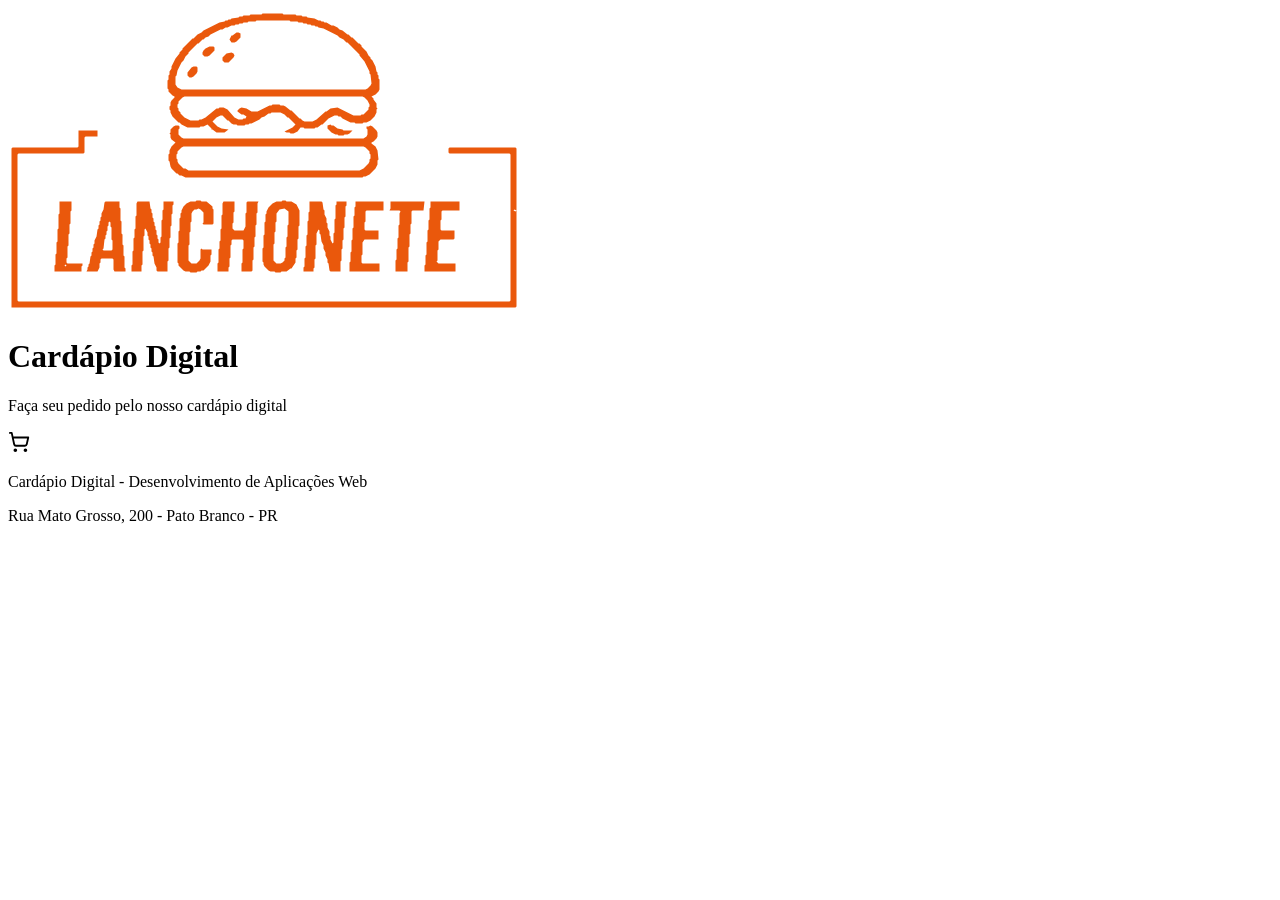
==== cardapio-html/index.html @ 7223f15e "Header do Cardapio" ====
<!DOCTYPE html>

<html lang="pt-br">

<head>
    <meta charset="UTF-8">
    <meta name="viewport" content="width=device-width, initial-scale=1.0">
    <title>Cardápio Digital</title>
</head>

<body>

<header>
    <div>
        <img src="./assets/img/logo_lanchonete.svg" alt="Logo">
        <div>
            <h1>Cardápio Digital</h1>
            <p> Faça seu pedido pelo nosso cardápio digital </p>
        </div>
    </div>

    <div>
        <img src="./assets/img/cart.svg" alt="Carrinho">
    </div>
</header>

<nav>
<!-- Colocar as opções de navegação aqui -->
</nav>

<main>
    <!-- Colocar o conteúdo principal aqui (cards de produtos)-->
</main>

<footer>
    <p>Cardápio Digital - Desenvolvimento de Aplicações Web</p>
    <p>Rua Mato Grosso, 200 - Pato Branco - PR</p>
</footer>

</body>

</html>
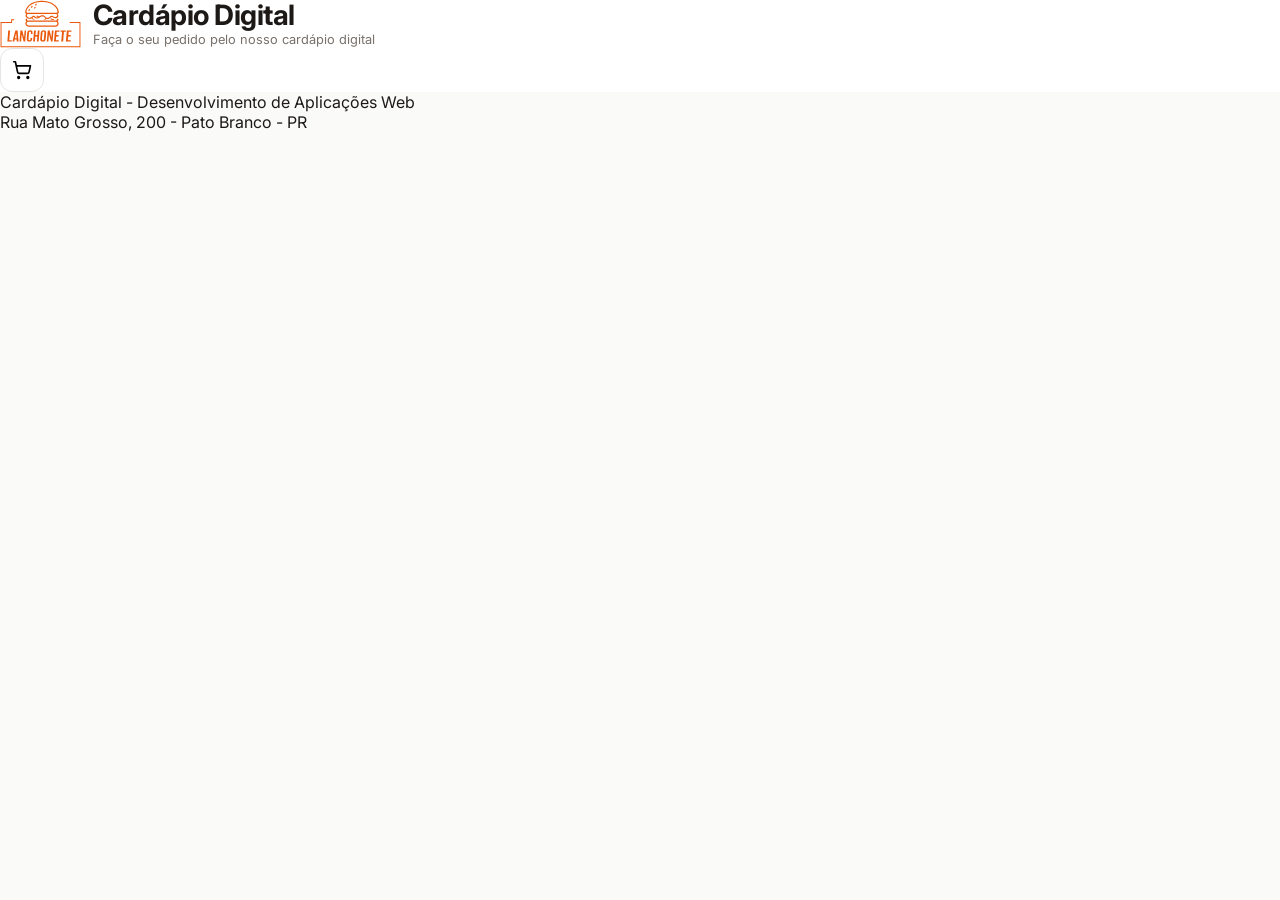
==== commit 8985ef75: "css add" ====
--- a/cardapio-html/index.html
+++ b/cardapio-html/index.html
@@ -1,42 +1,44 @@
 <!DOCTYPE html>
-
-<html lang="pt-br">
-
+<html lang="pt-BR">
 <head>
     <meta charset="UTF-8">
     <meta name="viewport" content="width=device-width, initial-scale=1.0">
+
     <title>Cardápio Digital</title>
+    
+    <link rel="preconnect" href="https://fonts.googleapis.com">
+    <link rel="preconnect" href="https://fonts.gstatic.com" crossorigin>
+    <link href="https://fonts.googleapis.com/css2?family=Inter:ital,opsz,wght@0,14..32,100..900;1,14..32,100..900&family=Karla:ital,wght@0,200..800;1,200..800&family=Quicksand:wght@300..700&family=Work+Sans:ital,wght@0,100..900;1,100..900&display=swap" rel="stylesheet">
+    <link rel="stylesheet" href="./assets/css/estilo.css">
 </head>
 
 <body>
+    <header>
+        <div class="brand">
+            <img src="./assets/img/logo_lanchonete.svg" alt="Logo">
+            <div>
+                <h1>Cardápio Digital</h1>
+                <p>Faça o seu pedido pelo nosso cardápio digital</p>
+            </div>
+        </div>
 
-<header>
-    <div>
-        <img src="./assets/img/logo_lanchonete.svg" alt="Logo">
-        <div>
-            <h1>Cardápio Digital</h1>
-            <p> Faça seu pedido pelo nosso cardápio digital </p>
+        <div class="cart-button">
+            <img src="./assets/img/cart.svg" alt="Carrinho">
         </div>
-    </div>
+    </header>
 
-    <div>
-        <img src="./assets/img/cart.svg" alt="Carrinho">
-    </div>
-</header>
+    <nav>
+    <!--Colocar as opções de navegação aqui-->
+    </nav>
 
-<nav>
-<!-- Colocar as opções de navegação aqui -->
-</nav>
+    <main>
+        <!--Colocar o conteúdo principal aqui  (cards de produtos)-->
+    </main>
 
-<main>
-    <!-- Colocar o conteúdo principal aqui (cards de produtos)-->
-</main>
-
-<footer>
-    <p>Cardápio Digital - Desenvolvimento de Aplicações Web</p>
-    <p>Rua Mato Grosso, 200 - Pato Branco - PR</p>
-</footer>
+    <footer>
+     <p>Cardápio Digital - Desenvolvimento de Aplicações Web</p>
+     <p>Rua Mato Grosso, 200 - Pato Branco - PR</p>
+    </footer>
 
 </body>
-
 </html>
--- a/cardapio-html/assets/css/estilo.css
+++ b/cardapio-html/assets/css/estilo.css
@@ -0,0 +1,71 @@
+:root{
+    --text:#1c1917;
+    --bg:green;
+}
+header {
+    color: var(--text);
+}
+p {
+    color: var(--text);
+}
+
+
+/******
+    GERENERICS
+******/
+*{
+    margin:0;
+    padding:0;  
+    box-sizing:border-box;
+}
+body{
+    font-family: "Inter", sans-serif;
+    min-height: 100vh;
+    color: var(--text);
+    background-color:#fafaf9 
+}
+/******
+   CABEÇALHO
+******/
+header{
+    background-color: #fff;
+}
+header .brand{
+    display: flex;
+    align-items: center;
+    gap: 0.75rem;
+}
+
+header .brand img{
+    height: 3rem;
+
+}
+
+header .brand h1{
+    font-size: 1.75rem;
+    font-weight: 700;
+    line-height: 1.05;
+    letter-spacing: -0.5px;
+}
+
+header .brand p{
+    margin-top: 2px;
+    font-size: 0.8rem;
+    color: #78716c;
+}
+
+header .cart-button{
+    display: flex;
+    border: 1px solid #e7e5e4;
+    width: 2.75rem;
+    height: 2.75rem;
+    align-items: center;
+    justify-content: center;
+    border-radius: 0.75rem;
+}
+
+header .cart-button img{
+    width: 1.25rem;
+    height: 1.25rem;
+
+}
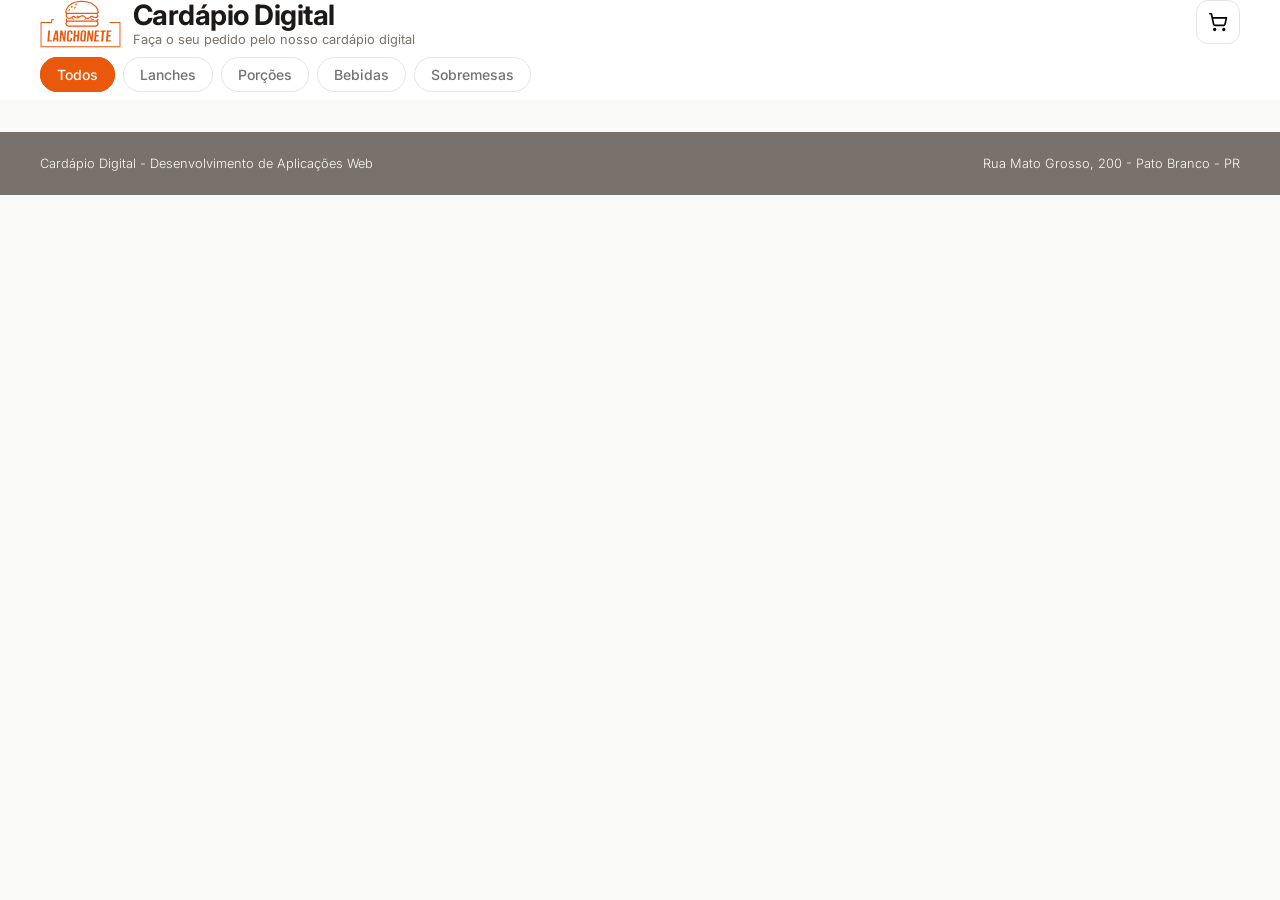
==== commit b3af2470: "novos menus" ====
--- a/cardapio-html/index.html
+++ b/cardapio-html/index.html
@@ -1,34 +1,46 @@
 <!DOCTYPE html>
 <html lang="pt-BR">
+
 <head>
     <meta charset="UTF-8">
     <meta name="viewport" content="width=device-width, initial-scale=1.0">
-
     <title>Cardápio Digital</title>
-    
-    <link rel="preconnect" href="https://fonts.googleapis.com">
-    <link rel="preconnect" href="https://fonts.gstatic.com" crossorigin>
-    <link href="https://fonts.googleapis.com/css2?family=Inter:ital,opsz,wght@0,14..32,100..900;1,14..32,100..900&family=Karla:ital,wght@0,200..800;1,200..800&family=Quicksand:wght@300..700&family=Work+Sans:ital,wght@0,100..900;1,100..900&display=swap" rel="stylesheet">
-    <link rel="stylesheet" href="./assets/css/estilo.css">
+     <link rel="preconnect" href="https://fonts.googleapis.com">
+     <link rel="preconnect" href="https://fonts.gstatic.com" crossorigin>
+     <link href="https://fonts.googleapis.com/css2?family=Inter:ital,opsz,wght@0,14..32,100..900;1,14..32,100..900&family=Karla:ital,wght@0,200..800;1,200..800&family=Quicksand:wght@300..700&family=Work+Sans:ital,wght@0,100..900;1,100..900&display=swap" rel="stylesheet">
+      <link rel="stylesheet" href="./assets/css/estilo.css">
 </head>
 
 <body>
-    <header>
-        <div class="brand">
-            <img src="./assets/img/logo_lanchonete.svg" alt="Logo">
-            <div>
-                <h1>Cardápio Digital</h1>
-                <p>Faça o seu pedido pelo nosso cardápio digital</p>
+
+<header>
+        <div class="container">
+            <div class="brand">
+                <img src="./assets/img/logo_lanchonete.svg" alt="Logo">
+                <div>
+                    <h1>Cardápio Digital</h1>
+                    <p>Faça o seu pedido pelo nosso cardápio digital</p>
+                </div>
+            </div>
+            <div class="cart-button">
+                <img src="./assets/img/cart.svg" alt="Carrinho">
             </div>
         </div>
+</header>
 
-        <div class="cart-button">
-            <img src="./assets/img/cart.svg" alt="Carrinho">
-        </div>
+
+<body>
+    <header>
     </header>
 
     <nav>
-    <!--Colocar as opções de navegação aqui-->
+        <ul class="container">
+            <li><a href="#" class="active">Todos</a></li>
+            <li><a href="#Lanches">Lanches</a></li>
+            <li><a href="#Porções">Porções</a></li>
+            <li><a href="#Bebidas">Bebidas</a></li>
+            <li><a href="#Sobremesas">Sobremesas</a></li>
+        </ul>
     </nav>
 
     <main>
@@ -36,9 +48,12 @@
     </main>
 
     <footer>
-     <p>Cardápio Digital - Desenvolvimento de Aplicações Web</p>
-     <p>Rua Mato Grosso, 200 - Pato Branco - PR</p>
+        <div class="container">
+            <p>Cardápio Digital - Desenvolvimento de Aplicações Web</p>
+            <p>Rua Mato Grosso, 200 - Pato Branco - PR</p>
+     </div> 
     </footer>
 
 </body>
+
 </html>
--- a/cardapio-html/assets/css/estilo.css
+++ b/cardapio-html/assets/css/estilo.css
@@ -1,60 +1,69 @@
-:root{
-    --text:#1c1917;
-    --bg:green;
-}
-header {
-    color: var(--text);
-}
-p {
-    color: var(--text);
+:root {
+    --text: #1c1917;
+    --text-muted: #78716c;
+
+    --bg: #fafaf9;
+    --primary: #ea580c;
 }
 
+/**
+* GENERICS
+***/
+* {
+    margin: 0;
+    padding: 0;
+    box-sizing: border-box;
+}
 
-/******
-    GERENERICS
-******/
-*{
-    margin:0;
-    padding:0;  
-    box-sizing:border-box;
-}
-body{
+body {
     font-family: "Inter", sans-serif;
     min-height: 100vh;
     color: var(--text);
-    background-color:#fafaf9 
+    background-color: var(--bg);
 }
-/******
-   CABEÇALHO
-******/
-header{
-    background-color: #fff;
+
+.container {
+    width: min(100% - 2rem, 1200px);
+    margin-inline: auto;
 }
-header .brand{
+
+/****
+* CABECALHO
+****/
+header {
+    background-color: #ffffff;
+}
+
+header .container,
+footer .container {
+    display: flex;
+    justify-content: space-between;
+}
+
+header .brand {
     display: flex;
     align-items: center;
     gap: 0.75rem;
 }
 
-header .brand img{
+header .brand img {
     height: 3rem;
-
 }
 
-header .brand h1{
+header .brand h1 {
     font-size: 1.75rem;
     font-weight: 700;
     line-height: 1.05;
     letter-spacing: -0.5px;
 }
 
-header .brand p{
+header .brand p {
     margin-top: 2px;
     font-size: 0.8rem;
-    color: #78716c;
+    color: var(--text-muted);
 }
 
-header .cart-button{
+header .cart-button {
     display: flex;
     border: 1px solid #e7e5e4;
     width: 2.75rem;
@@ -64,8 +73,60 @@
     border-radius: 0.75rem;
 }
 
-header .cart-button img{
+header .cart-button img {
     width: 1.25rem;
     height: 1.25rem;
+}
 
-}+/* NAVEGAÇÃO */
+nav {
+    background-color: #fff;
+}
+
+nav ul {
+    display: flex;
+    list-style: none;
+    gap: 0.5rem;
+    padding-block: 1rem;
+}
+
+nav ul a {
+    border: 1px solid #E7E5E4;
+    border-radius: 99px;
+    padding: 0.5rem 1rem;
+    text-decoration: none;
+    color: var(--text-muted);
+    font-size: 0.875rem;
+    font-weight: 500;
+}
+
+nav ul a.active {
+    border-color: var(--primary);
+    background-color: var(--primary);
+    color: #fff;
+}
+
+nav ul a:not(a.active):hover {
+    border-color: var(--primary);
+    color: var(--primary);
+}
+
+/****
+*FOOTER
+****/
+footer {
+    background-color: var(--text-muted);
+    color: var(--bg);
+    font-size: 0.8rem;
+    font-weight: 300;
+    margin-top: 2rem;
+    padding-block: 1.5rem;
+}
+
+footer .container {
+    align-items: center;
+}
+
+/*footer p {
+    text-align: center;
+}*/
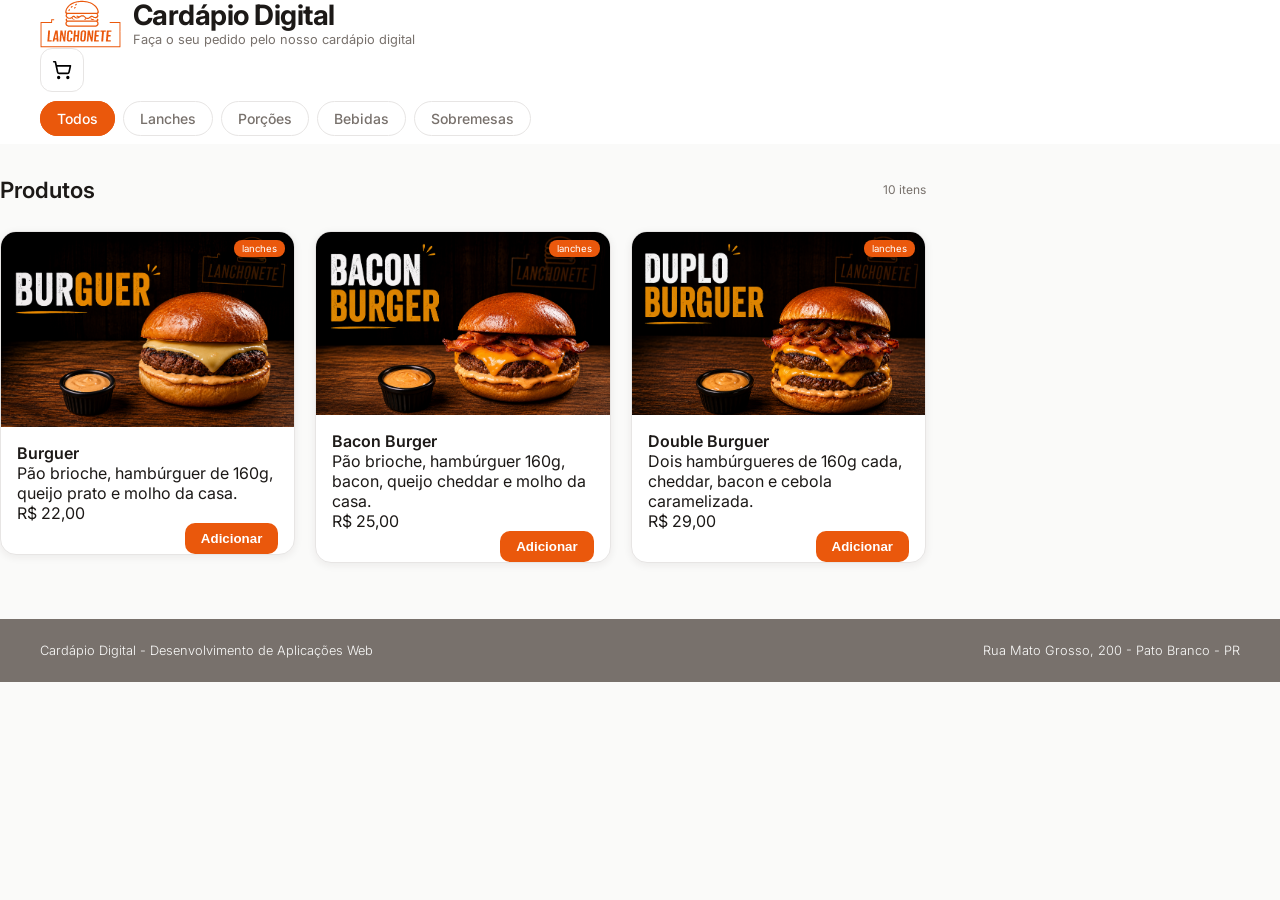
==== commit 993595a7: "cards de produto" ====
--- a/cardapio-html/index.html
+++ b/cardapio-html/index.html
@@ -1,5 +1,8 @@
 <!DOCTYPE html>
+
 <html lang="pt-BR">
+
+
 
 <head>
     <meta charset="UTF-8">
@@ -11,7 +14,6 @@
       <link rel="stylesheet" href="./assets/css/estilo.css">
 </head>
 
-<body>
 
 <header>
         <div class="container">
@@ -29,9 +31,12 @@
 </header>
 
 
+
 <body>
+
     <header>
     </header>
+
 
     <nav>
         <ul class="container">
@@ -43,9 +48,60 @@
         </ul>
     </nav>
 
+
     <main>
-        <!--Colocar o conteúdo principal aqui  (cards de produtos)-->
+
+        <section>
+
+            <header>
+                <h2>Produtos</h2>
+                <p>10 itens</p>
+            </header>
+
+            <article>  
+                <figure>    
+                    <img src="./assets/img/burger.png" alt="Burguer">
+                    <figcaption>Lanches</figcaption>
+                </figure>
+                <h3>Burguer</h3>
+                <p>Pão brioche, hambúrguer de 160g, queijo prato e molho da casa.</p>
+                <p>R$ 22,00</p>
+                <button type="button">Adicionar</button>
+            </article>
+
+
+            <article>  
+                <figure>    
+                    <img src="./assets/img/burger-bacon.png" alt="Burguer">
+                    <figcaption>Lanches</figcaption>
+                </figure>
+                <h3>Bacon Burger</h3>
+                <p>Pão brioche, hambúrguer 160g, bacon, queijo cheddar e molho da casa.</p>
+                <p>R$ 25,00</p>
+                <button type="button">Adicionar</button>
+            </article>
+
+
+            <article>  
+                <figure>    
+                    <img src="./assets/img/burger-double.png" alt="Burguer">
+                    <figcaption>Lanches</figcaption>
+                </figure>
+                <h3>Double Burguer</h3>
+                <p>Dois hambúrgueres de 160g cada, cheddar, bacon e cebola caramelizada.</p>
+                <p>R$ 29,00</p>
+                <button type="button">Adicionar</button>
+            </article>
+
+            
+
+        </section>
+
+
+        <aside></aside>
+
     </main>
+
 
     <footer>
         <div class="container">
@@ -56,4 +112,6 @@
 
 </body>
 
+
+
 </html>
--- a/cardapio-html/assets/css/estilo.css
+++ b/cardapio-html/assets/css/estilo.css
@@ -4,11 +4,11 @@
 
     --bg: #fafaf9;
     --primary: #ea580c;
-}
-
-/**
-* GENERICS
-***/
+
+    --border: #E7E5E4;
+}
+
+/*** GENERICS***/
 * {
     margin: 0;
     padding: 0;
@@ -27,14 +27,11 @@
     margin-inline: auto;
 }
 
-/****
-* CABECALHO
-****/
-header {
+/***** CABECALHO****/
+body > header {
     background-color: #ffffff;
 }
 
-header .container,
 footer .container {
     display: flex;
     justify-content: space-between;
@@ -65,7 +62,7 @@
 
 header .cart-button {
     display: flex;
-    border: 1px solid #e7e5e4;
+    border: 1px solid var(--border);
     width: 2.75rem;
     height: 2.75rem;
     align-items: center;
@@ -91,7 +88,7 @@
 }
 
 nav ul a {
-    border: 1px solid #E7E5E4;
+    border: 1px solid var(--border);
     border-radius: 99px;
     padding: 0.5rem 1rem;
     text-decoration: none;
@@ -111,9 +108,123 @@
     color: var(--primary);
 }
 
-/****
-*FOOTER
-****/
+/********MAIN********/
+main {
+    display: grid;
+    grid-template-columns: minmax(0, 1fr) 330px;
+    gap: 1.5rem;
+    padding-block: 1.5rem;
+}
+
+
+main > section {
+    display: grid;
+    grid-template-columns: repeat(3, minmax(0, 1fr));
+    gap: 1.25rem;
+    align-items: start;
+}
+
+
+main > section header {
+    display: flex;
+    grid-column: 1 / -1;
+    justify-content: space-between;
+    align-items: center;
+    padding-block: 0.5rem;
+}
+
+
+main > section header h2 {
+    font-size: 1.4rem;
+    font-weight: 600;
+}
+
+
+main > section header p {
+    font-size: 0.75rem;
+    color: var(--text-muted);
+}
+
+
+main > section article {
+    display: grid;
+    grid-template-columns: 1fr auto;
+    overflow: hidden;
+    border: 1px solid var(--border);
+    border-radius: 1rem;
+    background-color: #fff;
+    box-shadow:0 2px 8px rgb(36 33 31 / 7%)
+}
+
+
+section article figure {
+    position: relative;
+    grid-column: 1 / -1;
+}
+
+section article figure img {
+    object-fit: cover;
+    width: 100%;
+    height: 100%;
+    display: block;
+}
+
+section article figure figcaption {
+    position:absolute;
+    top: 0.5rem;
+    right: 0.6rem;
+    background-color: var(--primary);
+    color: #fff;
+    font-size: 0.6rem;
+    text-transform: lowercase;
+    padding-block: 0.2rem;
+    padding-inline: 0.5rem;
+    border-radius: 0.5rem;
+}
+
+section article h3,
+section article p {
+    grid-column: 1 / -1;
+    padding-inline: 1rem;
+}
+
+section article h3 {
+    padding-top: 1rem;
+    font-size: 1rem;
+    font-weight: 600;
+    line-height: 1.25;
+}
+
+section article p: first-of-type {
+    color: var(--text-muted);
+    padding-bottom: 0.5rem;
+    font-size: 0.75rem;
+    line-height: 1.3;
+}
+
+section article p: last-of-type {
+    color: var(--primary);
+    padding-block: 0.5rem;
+    font-size: 0.25rem;
+    font-weight: 800;
+    grid-column: 1;
+    align-self: center;
+}
+
+section article button {
+    background-color: var(--primary);
+    color: #fff;
+    border: 0;
+    padding: .5rem 1rem;
+    border-radius: 10px;
+    font-weight: 700;
+    cursor: pointer;
+    grid-column: 2;
+    align-self: center;
+    margin-right: 1rem;
+}
+
+/****FOOTER****/
 footer {
     background-color: var(--text-muted);
     color: var(--bg);
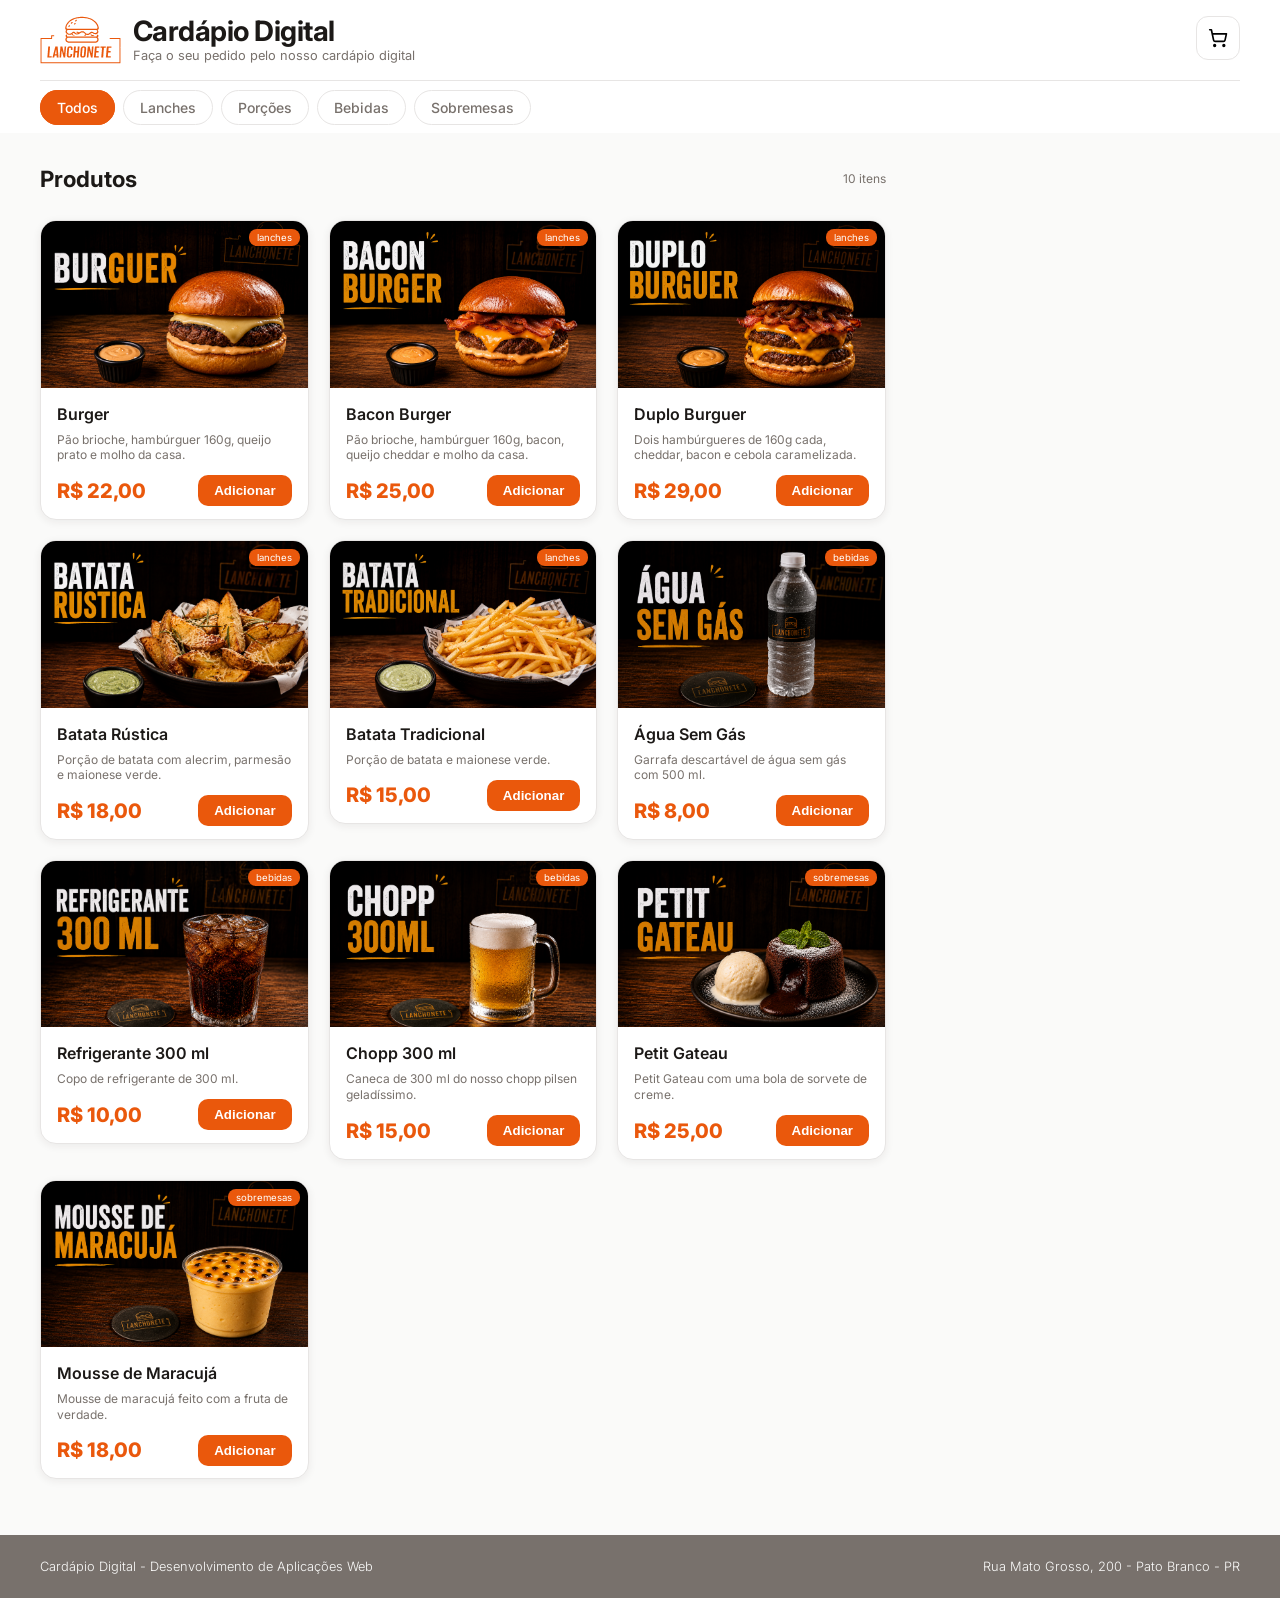
==== commit 667dfa4d: "todos os cards" ====
--- a/cardapio-html/index.html
+++ b/cardapio-html/index.html
@@ -1,21 +1,21 @@
 <!DOCTYPE html>
-
 <html lang="pt-BR">
-
-
 
 <head>
     <meta charset="UTF-8">
     <meta name="viewport" content="width=device-width, initial-scale=1.0">
     <title>Cardápio Digital</title>
-     <link rel="preconnect" href="https://fonts.googleapis.com">
-     <link rel="preconnect" href="https://fonts.gstatic.com" crossorigin>
-     <link href="https://fonts.googleapis.com/css2?family=Inter:ital,opsz,wght@0,14..32,100..900;1,14..32,100..900&family=Karla:ital,wght@0,200..800;1,200..800&family=Quicksand:wght@300..700&family=Work+Sans:ital,wght@0,100..900;1,100..900&display=swap" rel="stylesheet">
-      <link rel="stylesheet" href="./assets/css/estilo.css">
+    <link rel="preconnect" href="https://fonts.googleapis.com">
+    <link rel="preconnect" href="https://fonts.gstatic.com" crossorigin>
+    <link
+        href="https://fonts.googleapis.com/css2?family=Inter:ital,opsz,wght@0,14..32,100..900;1,14..32,100..900&family=Karla:ital,wght@0,200..800;1,200..800&family=Quicksand:wght@300..700&family=Work+Sans:ital,wght@0,100..900;1,100..900&display=swap"
+        rel="stylesheet">
+    <link rel="stylesheet" href="./assets/css/estilo.css">
 </head>
 
+<body>
 
-<header>
+    <header>
         <div class="container">
             <div class="brand">
                 <img src="./assets/img/logo_lanchonete.svg" alt="Logo">
@@ -28,90 +28,167 @@
                 <img src="./assets/img/cart.svg" alt="Carrinho">
             </div>
         </div>
-</header>
-
-
-
-<body>
-
-    <header>
     </header>
 
 
-    <nav>
-        <ul class="container">
-            <li><a href="#" class="active">Todos</a></li>
-            <li><a href="#Lanches">Lanches</a></li>
-            <li><a href="#Porções">Porções</a></li>
-            <li><a href="#Bebidas">Bebidas</a></li>
-            <li><a href="#Sobremesas">Sobremesas</a></li>
-        </ul>
-    </nav>
+    <body>
+        <header>
+        </header>
+
+        <nav>
+            <ul class="container">
+                <li><a href="#" class="active">Todos</a></li>
+                <li><a href="#Lanches">Lanches</a></li>
+                <li><a href="#Porções">Porções</a></li>
+                <li><a href="#Bebidas">Bebidas</a></li>
+                <li><a href="#Sobremesas">Sobremesas</a></li>
+            </ul>
+        </nav>
+
+        <main>
+
+            <section>
+                <header>
+                    <h2>Produtos</h2>
+                    <p>10 itens</p>
+                </header>
+
+                <article>
+                    <figure>
+                        <img src="./assets/img/burger.png" alt="Burguer">
+                        <figcaption>Lanches</figcaption>
+                    </figure>
+
+                    <h3>Burger</h3>
+                    <p>Pão brioche, hambúrguer 160g, queijo prato e molho da casa.</p>
+                    <p>R$ 22,00</p>
+                    <button type="button">Adicionar</button>
+                </article>
 
 
-    <main>
+                <article>
+                    <figure>
+                        <img src="./assets/img/burger-bacon.png" alt="Bacon Burger">
+                        <figcaption>Lanches</figcaption>
+                    </figure>
 
-        <section>
-
-            <header>
-                <h2>Produtos</h2>
-                <p>10 itens</p>
-            </header>
-
-            <article>  
-                <figure>    
-                    <img src="./assets/img/burger.png" alt="Burguer">
-                    <figcaption>Lanches</figcaption>
-                </figure>
-                <h3>Burguer</h3>
-                <p>Pão brioche, hambúrguer de 160g, queijo prato e molho da casa.</p>
-                <p>R$ 22,00</p>
-                <button type="button">Adicionar</button>
-            </article>
+                    <h3>Bacon Burger</h3>
+                    <p>Pão brioche, hambúrguer 160g, bacon, queijo cheddar e molho da casa.</p>
+                    <p>R$ 25,00</p>
+                    <button type="button">Adicionar</button>
+                </article>
 
 
-            <article>  
-                <figure>    
-                    <img src="./assets/img/burger-bacon.png" alt="Burguer">
-                    <figcaption>Lanches</figcaption>
-                </figure>
-                <h3>Bacon Burger</h3>
-                <p>Pão brioche, hambúrguer 160g, bacon, queijo cheddar e molho da casa.</p>
-                <p>R$ 25,00</p>
-                <button type="button">Adicionar</button>
-            </article>
+                <article>
+                    <figure>
+                        <img src="./assets/img/burger-double.png" alt="Duplo Burguer">
+                        <figcaption>Lanches</figcaption>
+                    </figure>
 
+                    <h3>Duplo Burguer</h3>
+                    <p>Dois hambúrgueres de 160g cada, cheddar, bacon e cebola caramelizada.</p>
+                    <p>R$ 29,00</p>
+                    <button type="button">Adicionar</button>
+                </article>
 
-            <article>  
-                <figure>    
-                    <img src="./assets/img/burger-double.png" alt="Burguer">
-                    <figcaption>Lanches</figcaption>
-                </figure>
-                <h3>Double Burguer</h3>
-                <p>Dois hambúrgueres de 160g cada, cheddar, bacon e cebola caramelizada.</p>
-                <p>R$ 29,00</p>
-                <button type="button">Adicionar</button>
-            </article>
+                <article>
+                    <figure>
+                        <img src="./assets/img/batata-rustica.png" alt="Batata Rústica">
+                        <figcaption>Lanches</figcaption>
+                    </figure>
 
-            
+                    <h3>Batata Rústica</h3>
+                    <p>Porção de batata com alecrim, parmesão e maionese verde.</p>
+                    <p>R$ 18,00</p>
+                    <button type="button">Adicionar</button>
+                </article>
 
-        </section>
+                <article>
+                    <figure>
+                        <img src="./assets/img/batata-tradicional.png" alt="Batata Tradicional">
+                        <figcaption>Lanches</figcaption>
+                    </figure>
 
+                    <h3>Batata Tradicional</h3>
+                    <p>Porção de batata e maionese verde.</p>
+                    <p>R$ 15,00</p>
+                    <button type="button">Adicionar</button>
+                </article>
 
-        <aside></aside>
+                <article>
+                    <figure>
+                        <img src="./assets/img/agua.png" alt="Água Sem Gás">
+                        <figcaption>Bebidas</figcaption>
+                    </figure>
 
-    </main>
+                    <h3>Água Sem Gás</h3>
+                    <p>Garrafa descartável de água sem gás com 500 ml.</p>
+                    <p>R$ 8,00</p>
+                    <button type="button">Adicionar</button>
+                </article>
 
+                <article>
+                    <figure>
+                        <img src="./assets/img/refri.png" alt="Refrigerante 300 ml">
+                        <figcaption>Bebidas</figcaption>
+                    </figure>
 
-    <footer>
-        <div class="container">
-            <p>Cardápio Digital - Desenvolvimento de Aplicações Web</p>
-            <p>Rua Mato Grosso, 200 - Pato Branco - PR</p>
-     </div> 
-    </footer>
+                    <h3>Refrigerante 300 ml</h3>
+                    <p>Copo de refrigerante de 300 ml.</p>
+                    <p>R$ 10,00</p>
+                    <button type="button">Adicionar</button>
+                </article>
 
-</body>
+                <article>
+                    <figure>
+                        <img src="./assets/img/chopp.png" alt="Chopp 300 ml">
+                        <figcaption>Bebidas</figcaption>
+                    </figure>
 
+                    <h3>Chopp 300 ml</h3>
+                    <p>Caneca de 300 ml do nosso chopp pilsen geladíssimo.</p>
+                    <p>R$ 15,00</p>
+                    <button type="button">Adicionar</button>
+                </article>
 
+                <article>
+                    <figure>
+                        <img src="./assets/img/petit-gateau.png" alt="Petit Gateau">
+                        <figcaption>Sobremesas</figcaption>
+                    </figure>
+
+                    <h3>Petit Gateau</h3>
+                    <p>Petit Gateau com uma bola de sorvete de creme.</p>
+                    <p>R$ 25,00</p>
+                    <button type="button">Adicionar</button>
+                </article>
+
+                <article>
+                    <figure>
+                        <img src="./assets/img/mousse-maracuja.png" alt="Mousse de Maracujá">
+                        <figcaption>Sobremesas</figcaption>
+                    </figure>
+
+                    <h3>Mousse de Maracujá</h3>
+                    <p>Mousse de maracujá feito com a fruta de verdade.</p>
+                    <p>R$ 18,00</p>
+                    <button type="button">Adicionar</button>
+                </article>
+            </section>
+
+            <aside>
+
+            </aside>
+
+        </main>
+
+        <footer>
+            <div class="container">
+                <p>Cardápio Digital - Desenvolvimento de Aplicações Web</p>
+                <p>Rua Mato Grosso, 200 - Pato Branco - PR</p>
+            </div>
+        </footer>
+
+    </body>
 
 </html>
--- a/cardapio-html/assets/css/estilo.css
+++ b/cardapio-html/assets/css/estilo.css
@@ -2,13 +2,15 @@
     --text: #1c1917;
     --text-muted: #78716c;
 
-    --bg: #fafaf9;
+    --bg: #FAFAF9;
     --primary: #ea580c;
 
     --border: #E7E5E4;
 }
 
-/*** GENERICS***/
+/***********
+* GENERICS 
+***********/
 * {
     margin: 0;
     padding: 0;
@@ -22,19 +24,25 @@
     background-color: var(--bg);
 }
 
-.container {
+.container,
+main {
     width: min(100% - 2rem, 1200px);
     margin-inline: auto;
 }
 
-/***** CABECALHO****/
+
+/***********
+* CABECHALHO
+***********/
 body > header {
     background-color: #ffffff;
 }
 
-footer .container {
+header .container {
     display: flex;
     justify-content: space-between;
+    border-bottom: 1px solid var(--border);
+    padding-block: 1rem;
 }
 
 header .brand {
@@ -61,7 +69,7 @@
 }
 
 header .cart-button {
-    display: flex;
+    display: flex;    
     border: 1px solid var(--border);
     width: 2.75rem;
     height: 2.75rem;
@@ -75,104 +83,90 @@
     height: 1.25rem;
 }
 
-/* NAVEGAÇÃO */
+/***********
+* NAVEGAÇÃO
+***********/
 nav {
     background-color: #fff;
 }
-
 nav ul {
     display: flex;
     list-style: none;
-    gap: 0.5rem;
+    gap: .5rem;
     padding-block: 1rem;
 }
-
 nav ul a {
     border: 1px solid var(--border);
-    border-radius: 99px;
-    padding: 0.5rem 1rem;
+    border-radius: 999px;
+    padding: .5rem 1rem;
     text-decoration: none;
     color: var(--text-muted);
     font-size: 0.875rem;
     font-weight: 500;
 }
-
 nav ul a.active {
     border-color: var(--primary);
     background-color: var(--primary);
     color: #fff;
 }
-
 nav ul a:not(a.active):hover {
     border-color: var(--primary);
     color: var(--primary);
 }
 
-/********MAIN********/
+/***********
+* MAIN
+***********/
 main {
     display: grid;
     grid-template-columns: minmax(0, 1fr) 330px;
     gap: 1.5rem;
     padding-block: 1.5rem;
 }
-
-
 main > section {
     display: grid;
     grid-template-columns: repeat(3, minmax(0, 1fr));
-    gap: 1.25rem;
+    gap: 1.25rem;    
     align-items: start;
 }
-
-
 main > section header {
     display: flex;
     grid-column: 1 / -1;
     justify-content: space-between;
     align-items: center;
-    padding-block: 0.5rem;
-}
-
-
+    padding-block: 0.5rem;    
+}
 main > section header h2 {
-    font-size: 1.4rem;
-    font-weight: 600;
-}
-
-
+    font-size: 1.4rem
+}
 main > section header p {
+    color: var(--text-muted);
     font-size: 0.75rem;
-    color: var(--text-muted);
-}
-
-
+}
 main > section article {
     display: grid;
     grid-template-columns: 1fr auto;
     overflow: hidden;
     border: 1px solid var(--border);
-    border-radius: 1rem;
-    background-color: #fff;
-    box-shadow:0 2px 8px rgb(36 33 31 / 7%)
-}
-
-
+    border-radius: 1rem;  
+    background-color: #fff;  
+    box-shadow: 0 2px 8px rgb(36 33 31 / 7%);
+}
 section article figure {
     position: relative;
     grid-column: 1 / -1;
-}
-
+    aspect-ratio: 16 / 10;
+}
 section article figure img {
     object-fit: cover;
     width: 100%;
     height: 100%;
     display: block;
 }
-
 section article figure figcaption {
-    position:absolute;
+    position: absolute;
     top: 0.5rem;
-    right: 0.6rem;
+    right: 0.5rem;
     background-color: var(--primary);
     color: #fff;
     font-size: 0.6rem;
@@ -181,36 +175,31 @@
     padding-inline: 0.5rem;
     border-radius: 0.5rem;
 }
-
 section article h3,
 section article p {
     grid-column: 1 / -1;
     padding-inline: 1rem;
 }
-
 section article h3 {
     padding-top: 1rem;
     font-size: 1rem;
     font-weight: 600;
     line-height: 1.25;
 }
-
-section article p: first-of-type {
-    color: var(--text-muted);
-    padding-bottom: 0.5rem;
+section article p:first-of-type {
+    color: var(--text-muted);
+    padding-top: 0.5rem;
     font-size: 0.75rem;
     line-height: 1.3;
 }
-
-section article p: last-of-type {
+section article p:last-of-type {
     color: var(--primary);
-    padding-block: 0.5rem;
-    font-size: 0.25rem;
+    padding-block: 1rem;
+    font-size: 1.25rem;
     font-weight: 800;
     grid-column: 1;
     align-self: center;
 }
-
 section article button {
     background-color: var(--primary);
     color: #fff;
@@ -222,9 +211,12 @@
     grid-column: 2;
     align-self: center;
     margin-right: 1rem;
-}
-
-/****FOOTER****/
+} 
+
+
+/***********
+* FOOTER
+***********/
 footer {
     background-color: var(--text-muted);
     color: var(--bg);
@@ -233,11 +225,11 @@
     margin-top: 2rem;
     padding-block: 1.5rem;
 }
-
 footer .container {
-    align-items: center;
-}
-
-/*footer p {
+    display: flex;
+    justify-content: space-between;
+    align-items: center;
+}
+/* footer p {
     text-align: center;
-}*/+} */
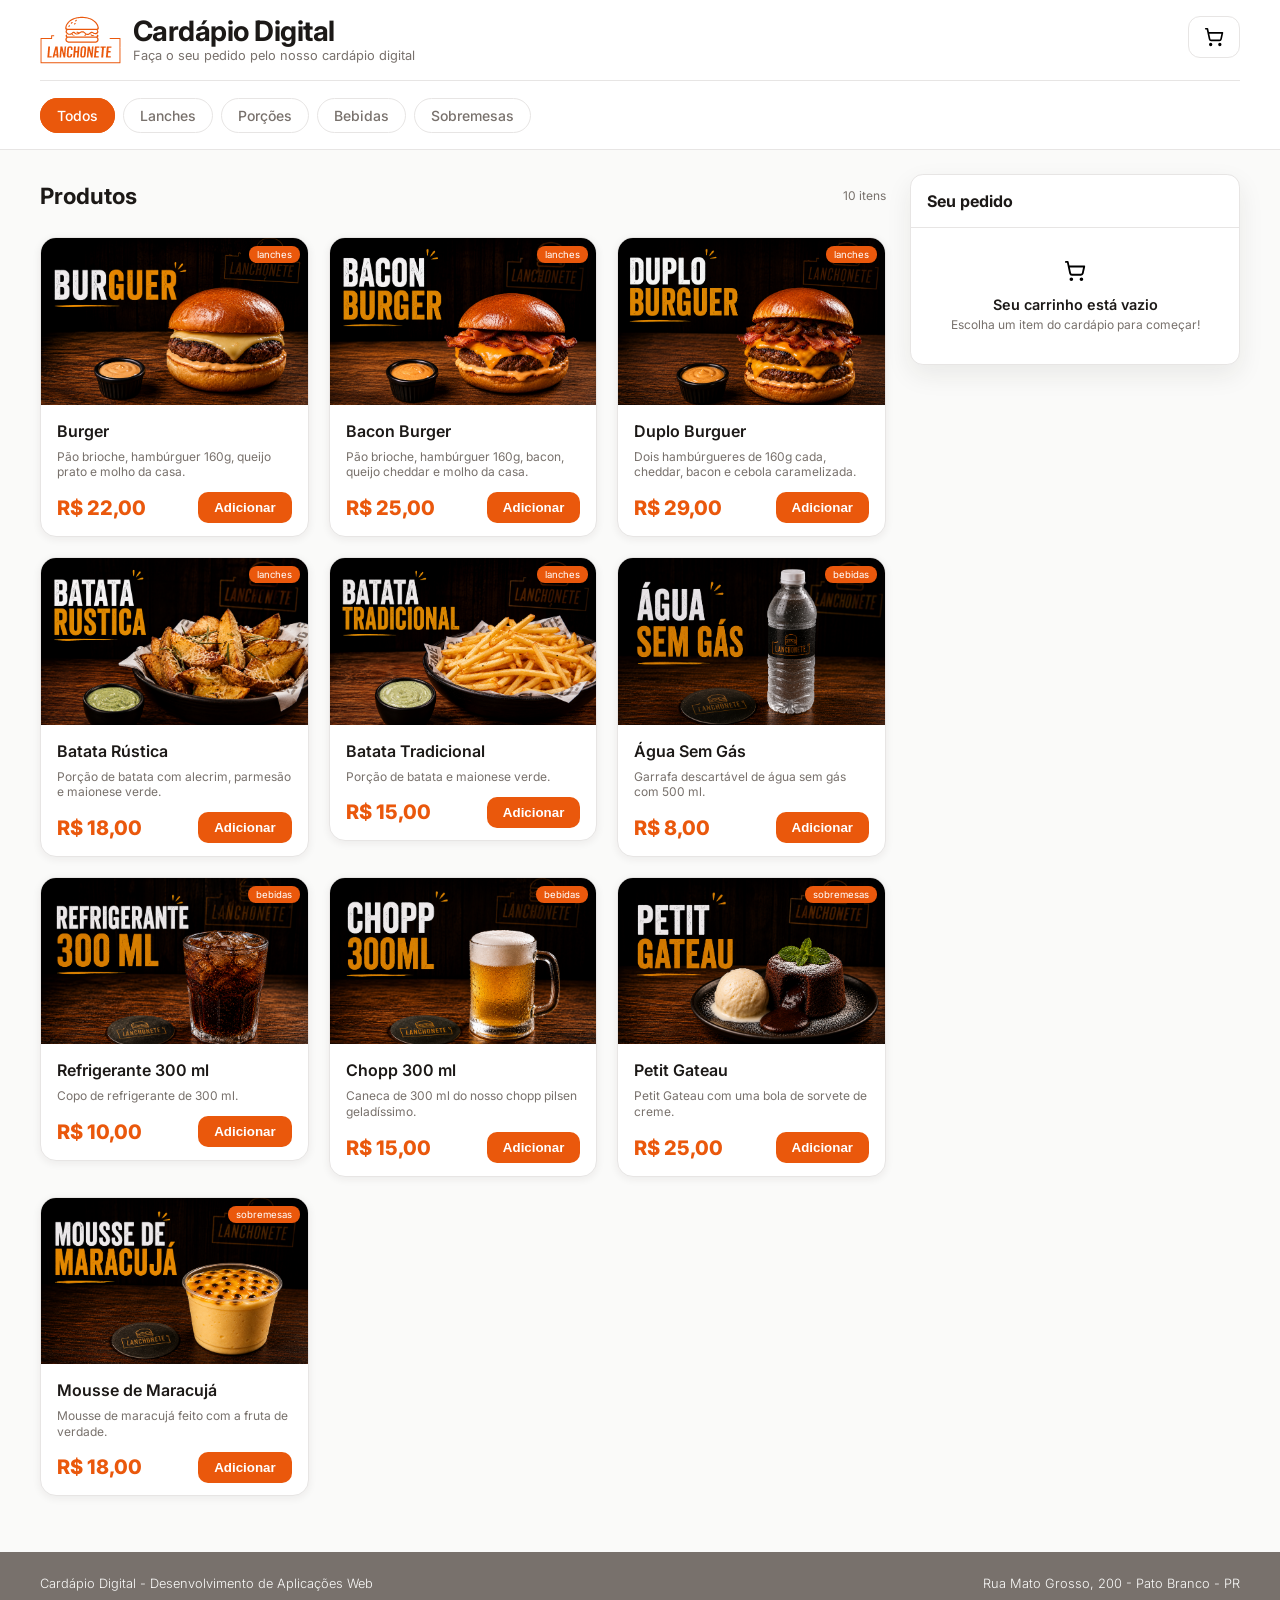
==== commit de8c340b: "responsividade" ====
--- a/cardapio-html/index.html
+++ b/cardapio-html/index.html
@@ -177,7 +177,13 @@
             </section>
 
             <aside>
-
+                <h2>Seu pedido</h2>
+
+                <div class="cart-empty">
+                    <img src="./assets/img/cart.svg" >
+                    <p>Seu carrinho está vazio</p>
+                    <p>Escolha um item do cardápio para começar!</p>
+                </div>
             </aside>
 
         </main>
--- a/cardapio-html/assets/css/estilo.css
+++ b/cardapio-html/assets/css/estilo.css
@@ -22,6 +22,9 @@
     min-height: 100vh;
     color: var(--text);
     background-color: var(--bg);
+    
+    display: grid;
+    grid-template-rows: auto auto 1fr auto;
 }
 
 .container,
@@ -36,6 +39,10 @@
 ***********/
 body > header {
     background-color: #ffffff;
+
+    position: sticky;
+    top: 0rem;
+    z-index: 20;
 }
 
 header .container {
@@ -56,13 +63,14 @@
 }
 
 header .brand h1 {
-    font-size: 1.75rem;
+    font-size: clamp(1.25rem, 5vw, 1.75rem);
     font-weight: 700;
     line-height: 1.05;
     letter-spacing: -0.5px;
 }
 
 header .brand p {
+    display: none;
     margin-top: 2px;
     font-size: 0.8rem;
     color: var(--text-muted);
@@ -70,6 +78,7 @@
 
 header .cart-button {
     display: flex;    
+    flex: 0 0 auto;
     border: 1px solid var(--border);
     width: 2.75rem;
     height: 2.75rem;
@@ -88,12 +97,27 @@
 ***********/
 nav {
     background-color: #fff;
+    border-bottom: 1px solid var(--border);
+    padding-block: 0.5rem;
+
+    overflow: hidden;
+
+    position: sticky;
+    top: 5rem;
+    z-index: 10;
 }
 nav ul {
     display: flex;
     list-style: none;
     gap: .5rem;
     padding-block: 1rem;
+
+    overflow-x: auto;
+    overscroll-behavior-inline: contain;
+    scrollbar-width: thin;
+}
+nav ul li {
+    flex: 0 0 auto;
 }
 nav ul a {
     border: 1px solid var(--border);
@@ -119,13 +143,13 @@
 ***********/
 main {
     display: grid;
-    grid-template-columns: minmax(0, 1fr) 330px;
+    grid-template-columns: minmax(0, 1fr);
     gap: 1.5rem;
     padding-block: 1.5rem;
 }
 main > section {
     display: grid;
-    grid-template-columns: repeat(3, minmax(0, 1fr));
+    grid-template-columns: minmax(0, 1fr);
     gap: 1.25rem;    
     align-items: start;
 }
@@ -137,7 +161,7 @@
     padding-block: 0.5rem;    
 }
 main > section header h2 {
-    font-size: 1.4rem
+    font-size: clamp(1.25rem, 5vw, 1.4rem);
 }
 main > section header p {
     color: var(--text-muted);
@@ -212,6 +236,35 @@
     align-self: center;
     margin-right: 1rem;
 } 
+main aside {
+    order: -1;
+    align-self: start;
+    border: 1px solid var(--border);
+    border-radius: 0.8rem;
+    background-color: #fff;
+    box-shadow: 0 10px 26px rgb(36 33 31 / 8%);
+}
+main aside h2 {
+    padding: 1rem;
+    font-size: 1rem;
+}
+main aside .cart-empty {
+    text-align: center;
+    padding-block: 2rem;
+    border-top: 1px solid var(--border);
+}
+main aside .cart-empty p:first-of-type {
+    font-weight: 600;
+    font-size: 0.9rem;
+    color: var(--text);
+    margin-top: 0.6rem;
+}
+main aside .cart-empty p:last-of-type {
+    font-size: 0.75rem;
+    margin-top: 0.25rem;
+    color: var(--text-muted);
+}
+
 
 
 /***********
@@ -228,8 +281,59 @@
 footer .container {
     display: flex;
     justify-content: space-between;
-    align-items: center;
+    align-items: flex-start;
+    flex-direction: column;
 }
 /* footer p {
     text-align: center;
-} */+} */
+
+
+
+
+/***********
+* RESPONSIVIDADE
+***********/
+
+/*Celulares Maiores >= 480px */
+@media (min-width: 30rem) {
+    header .brand p {
+        display: block;
+    }
+
+    header .cart-button {
+        width: 3.25rem;
+        height: 2.625rem;
+    }
+}
+
+/* Tablets >= 768px */
+@media (min-width: 48rem) {
+    main section {
+        grid-template-columns: repeat(2, minmax(0, 1fr));
+    }
+    footer .container {
+        flex-direction: row;
+        align-items: center;
+        justify-content: space-between;
+        gap: 2rem;
+    }
+}
+
+/* Desktops >= 1024px*/
+@media (min-width: 64rem) {
+    main {
+        grid-template-columns: minmax(0, 1fr) 330px;
+    }
+
+    main section {
+        grid-column: 1;
+        grid-template-columns: repeat(3, minmax(0, 1fr));
+    }
+
+    main aside {
+        order: initial;
+        grid-column: 2;
+    }
+}
+
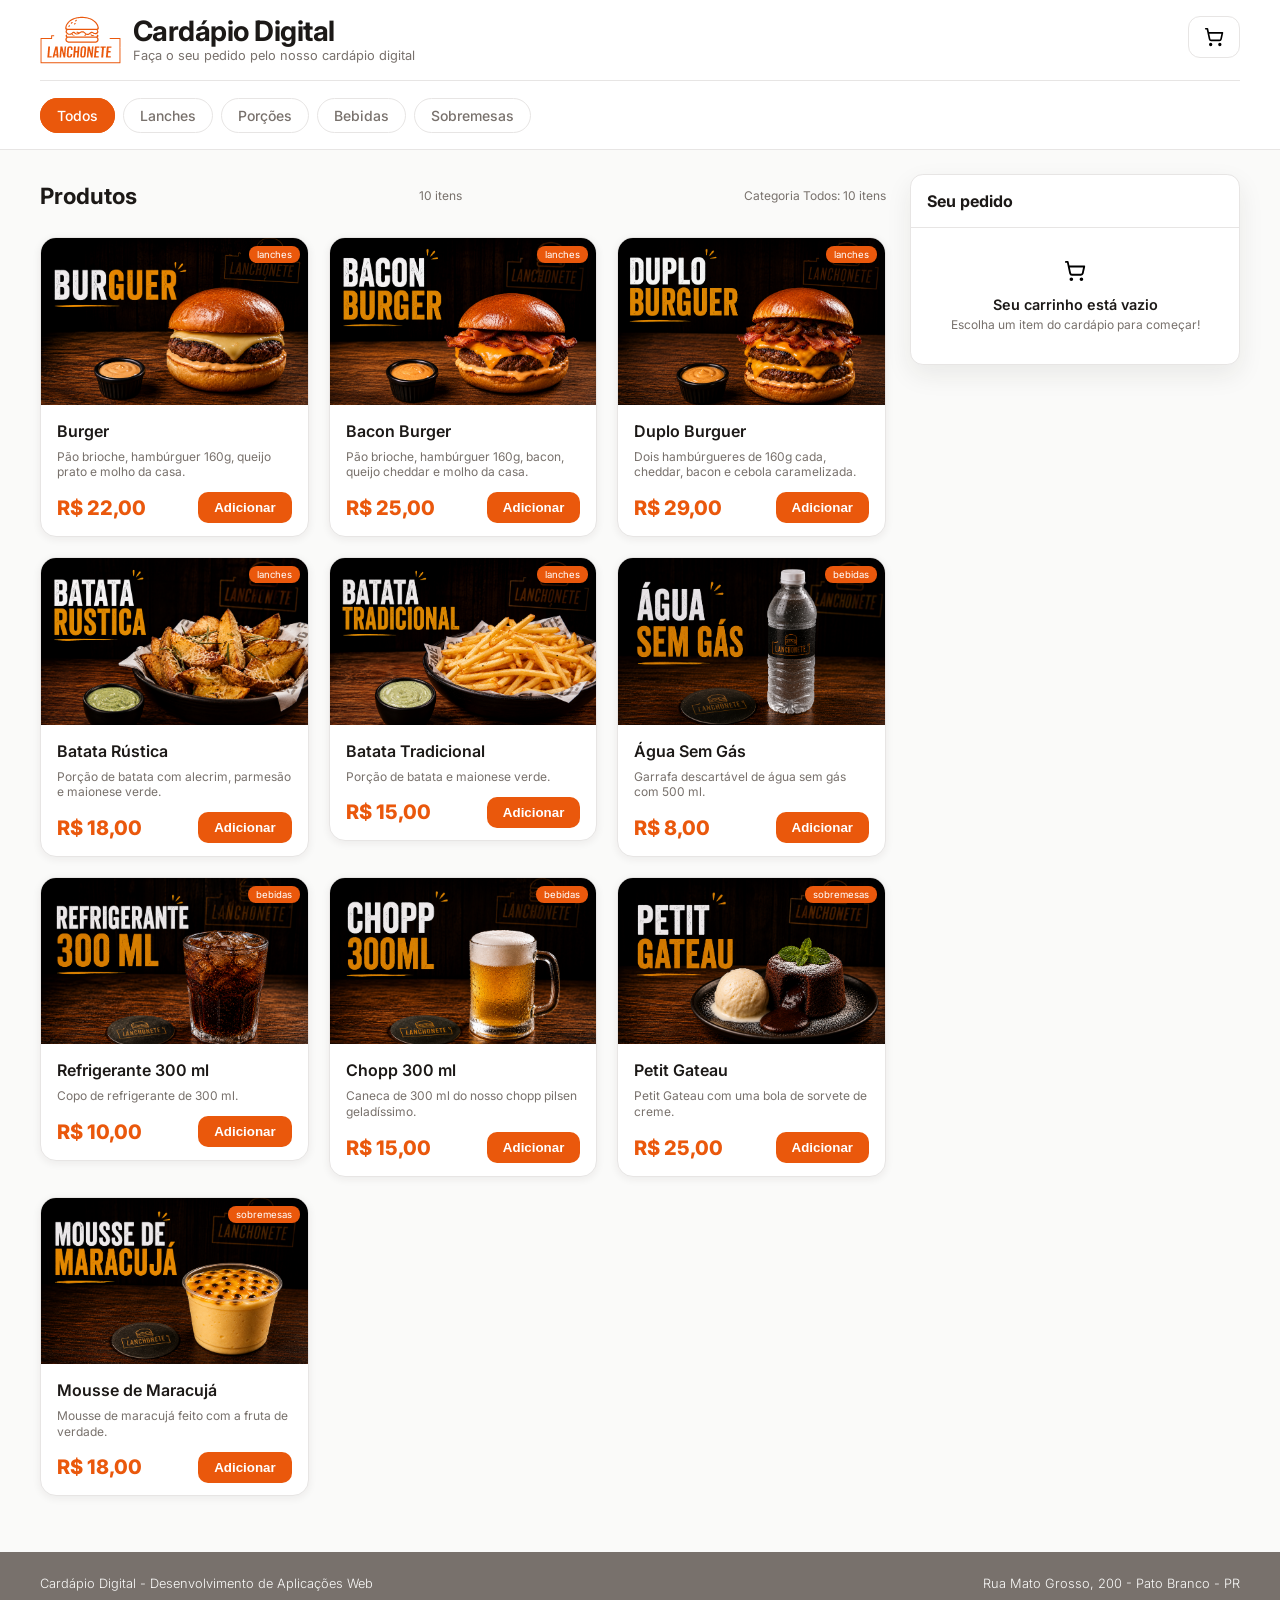
==== commit 935ea764: "aula 11/09" ====
--- a/cardapio-html/index.html
+++ b/cardapio-html/index.html
@@ -51,6 +51,7 @@
                 <header>
                     <h2>Produtos</h2>
                     <p>10 itens</p>
+                    <p>Categoria <span id="selected-category">Todos</span>: 10 itens</p>
                 </header>
 
                 <article>
@@ -195,6 +196,8 @@
             </div>
         </footer>
 
+        <script src="/assets/js/scripts.js"></script>
+
     </body>
 
 </html>
